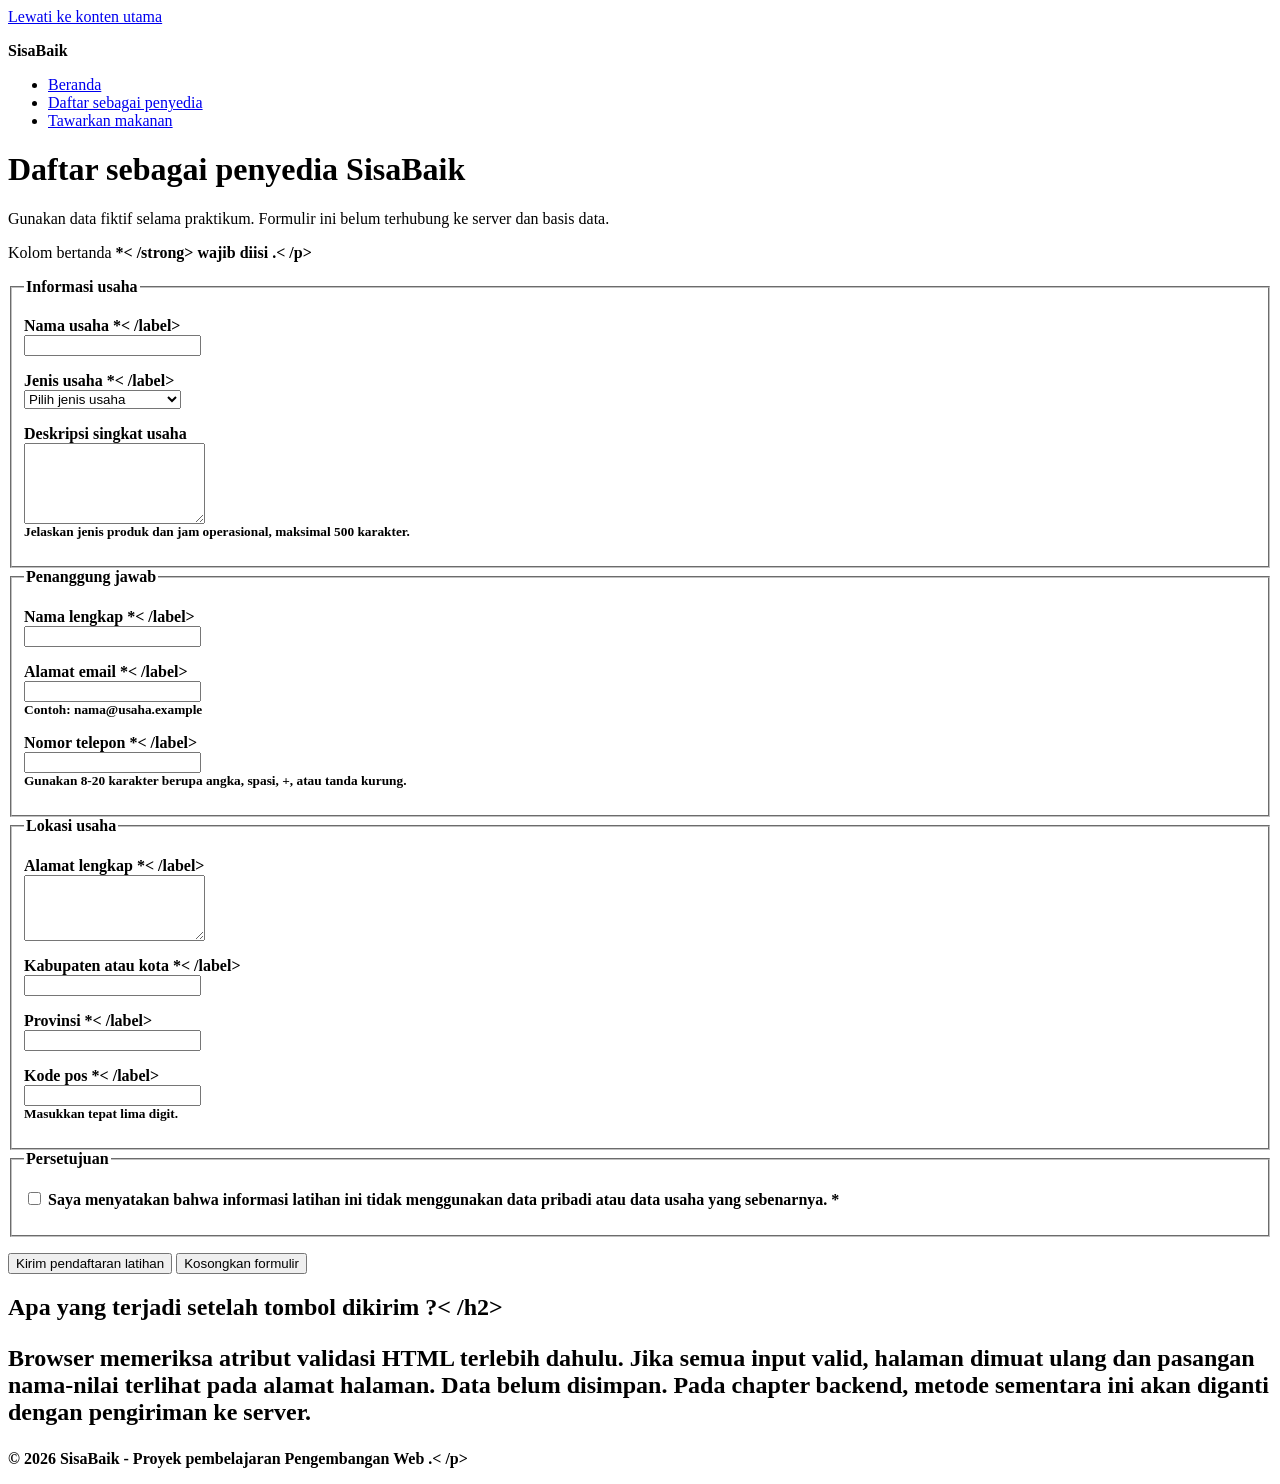
==== daftar-penyedia.html @ ed25e9b4 "feat: add accessible provider registration form" ====
<! doctype html>
<html lang="id">
<head>
<meta charset="utf-8">
<meta name="viewport" content="width=device-width, initial-scale=1">
<meta
name="description"
content="Formulir prototipe untuk mendaftarkan usaha sebagai penyedia makanan di SisaBaik."
>
<title>Daftar Penyedia | SisaBaik</title>
</head>
<body>
<a href="#konten-utama">Lewati ke konten utama</a>

<header>
<p><strong>SisaBaik</strong></p>
<nav aria-label="Navigasi utama">
<ul>
<li><a href="index.html">Beranda</a></li>
<li>
<a href="daftar-penyedia.html" aria-current="page">
Daftar sebagai penyedia
</a>
</li>
<li><a href="tawarkan-makanan.html">Tawarkan makanan</a></li>
</ul>
</nav>
</header>

<main id="konten-utama" tabindex="-1">
<h1>Daftar sebagai penyedia SisaBaik</h1>
<p>
Gunakan data fiktif selama praktikum. Formulir ini belum terhubung ke
server dan basis data.
</p>
<p id="petunjuk-wajib">Kolom bertanda <strong> *< /strong> wajib diisi .< /p>

<form
action="daftar-penyedia.html"
method="get"
aria-describedby="petunjuk-wajib"
>
<fieldset>
<legend>Informasi usaha</legend>

<p>
<label for="nama-usaha">Nama usaha *< /label><br>
<input
type="text"
id="nama-usaha"
name="nama_usaha"
autocomplete="organization"
minlength="3"
maxlength="100"
required
>
</p>

<p>
<label for="jenis-usaha">Jenis usaha *< /label><br>
<select id="jenis-usaha" name="jenis_usaha" required>
<option value="">Pilih jenis usaha</option>
<option value="restoran">Restoran</option>
<option value="toko-roti">Toko roti</option>
<option value="katering">Katering</option>
<option value="ritel">Toko ritel</option>

<option value="hotel">Hotel atau penginapan</option>
<option value="lainnya">Lainnya</option>
</select>
</p>

<p>
<label for="deskripsi-usaha">Deskripsi singkat usaha</label><br>
<textarea
id="deskripsi-usaha"
name="deskripsi_usaha"
rows="5"
maxlength="500"
aria-describedby="bantuan-deskripsi"
></textarea><br>
<small id="bantuan-deskripsi">
Jelaskan jenis produk dan jam operasional, maksimal 500 karakter.
</small>
</p>
</fieldset>

<fieldset>
<legend>Penanggung jawab</legend>

<p>
<label for="nama-penanggung-jawab">Nama lengkap *< /label><br>
<input
type="text"
id="nama-penanggung-jawab"
name="nama_penanggung_jawab"
autocomplete="name"
minlength="3"
maxlength="100"
required

>
</p>

<p>
<label for="email">Alamat email *< /label><br>
<input
type="email"
id="email"
name="email"
autocomplete="email"
maxlength="254"
aria-describedby="bantuan-email"
required
><br>
<small id="bantuan-email">Contoh: nama@usaha.example</small>
</p>

<p>
<label for="telepon">Nomor telepon *< /label><br>
<input
type="tel"
id="telepon"
name="telepon"
autocomplete="tel"
inputmode="tel"
pattern="[0-9+()]{8,20}"
aria-describedby="bantuan-telepon"
required
><br>
<small id="bantuan-telepon">
Gunakan 8-20 karakter berupa angka, spasi, +, atau tanda kurung.
</small>
</p>

</fieldset>

<fieldset>
<legend>Lokasi usaha</legend>

<p>
<label for="alamat">Alamat lengkap *< /label><br>
<textarea
id="alamat"
name="alamat"
rows="4"
autocomplete="street-address"
minlength="10"
maxlength="250"
required
></textarea>
</p>

<p>
<label for="kota">Kabupaten atau kota *< /label><br>
<input
type="text"
id="kota"
name="kota"
autocomplete="address-level2"
maxlength="100"
required
>
</p>

<p>
<label for="provinsi">Provinsi *< /label><br>
<input

type="text"
id="provinsi"
name="provinsi"
autocomplete="address-level1"
maxlength="100"
required
>

</p>

<p>
<label for="kode-pos">Kode pos *< /label><br>
<input
type="text"
id="kode-pos"
name="kode_pos"
autocomplete="postal-code"
inputmode="numeric"
pattern="[0-9]{5}"
aria-describedby="bantuan-kode-pos"
required
><br>
<small id="bantuan-kode-pos">Masukkan tepat lima digit. </small>
</p>
</fieldset>

<fieldset>
<legend>Persetujuan</legend>
<p>
<input
type="checkbox"
id="persetujuan"
name="persetujuan"
value="setuju"

required
>
<label for="persetujuan">
Saya menyatakan bahwa informasi latihan ini tidak menggunakan
data pribadi atau data usaha yang sebenarnya. *
</label>
</p>
</fieldset>

<p>
<button type="submit">Kirim pendaftaran latihan</button>
<button type="reset">Kosongkan formulir</button>
</p>
</form>

<section aria-labelledby="catatan-prototipe">
<h2 id="catatan-prototipe">Apa yang terjadi setelah tombol dikirim ?< /h2>
<p>
Browser memeriksa atribut validasi HTML terlebih dahulu. Jika semua
input valid, halaman dimuat ulang dan pasangan nama-nilai terlihat
pada alamat halaman. Data belum disimpan. Pada chapter backend,
metode sementara ini akan diganti dengan pengiriman ke server.
</p>
</section>
</main>

<footer>
<p>&copy; 2026 SisaBaik - Proyek pembelajaran Pengembangan Web .< /p>
</footer>
</body>
</html>
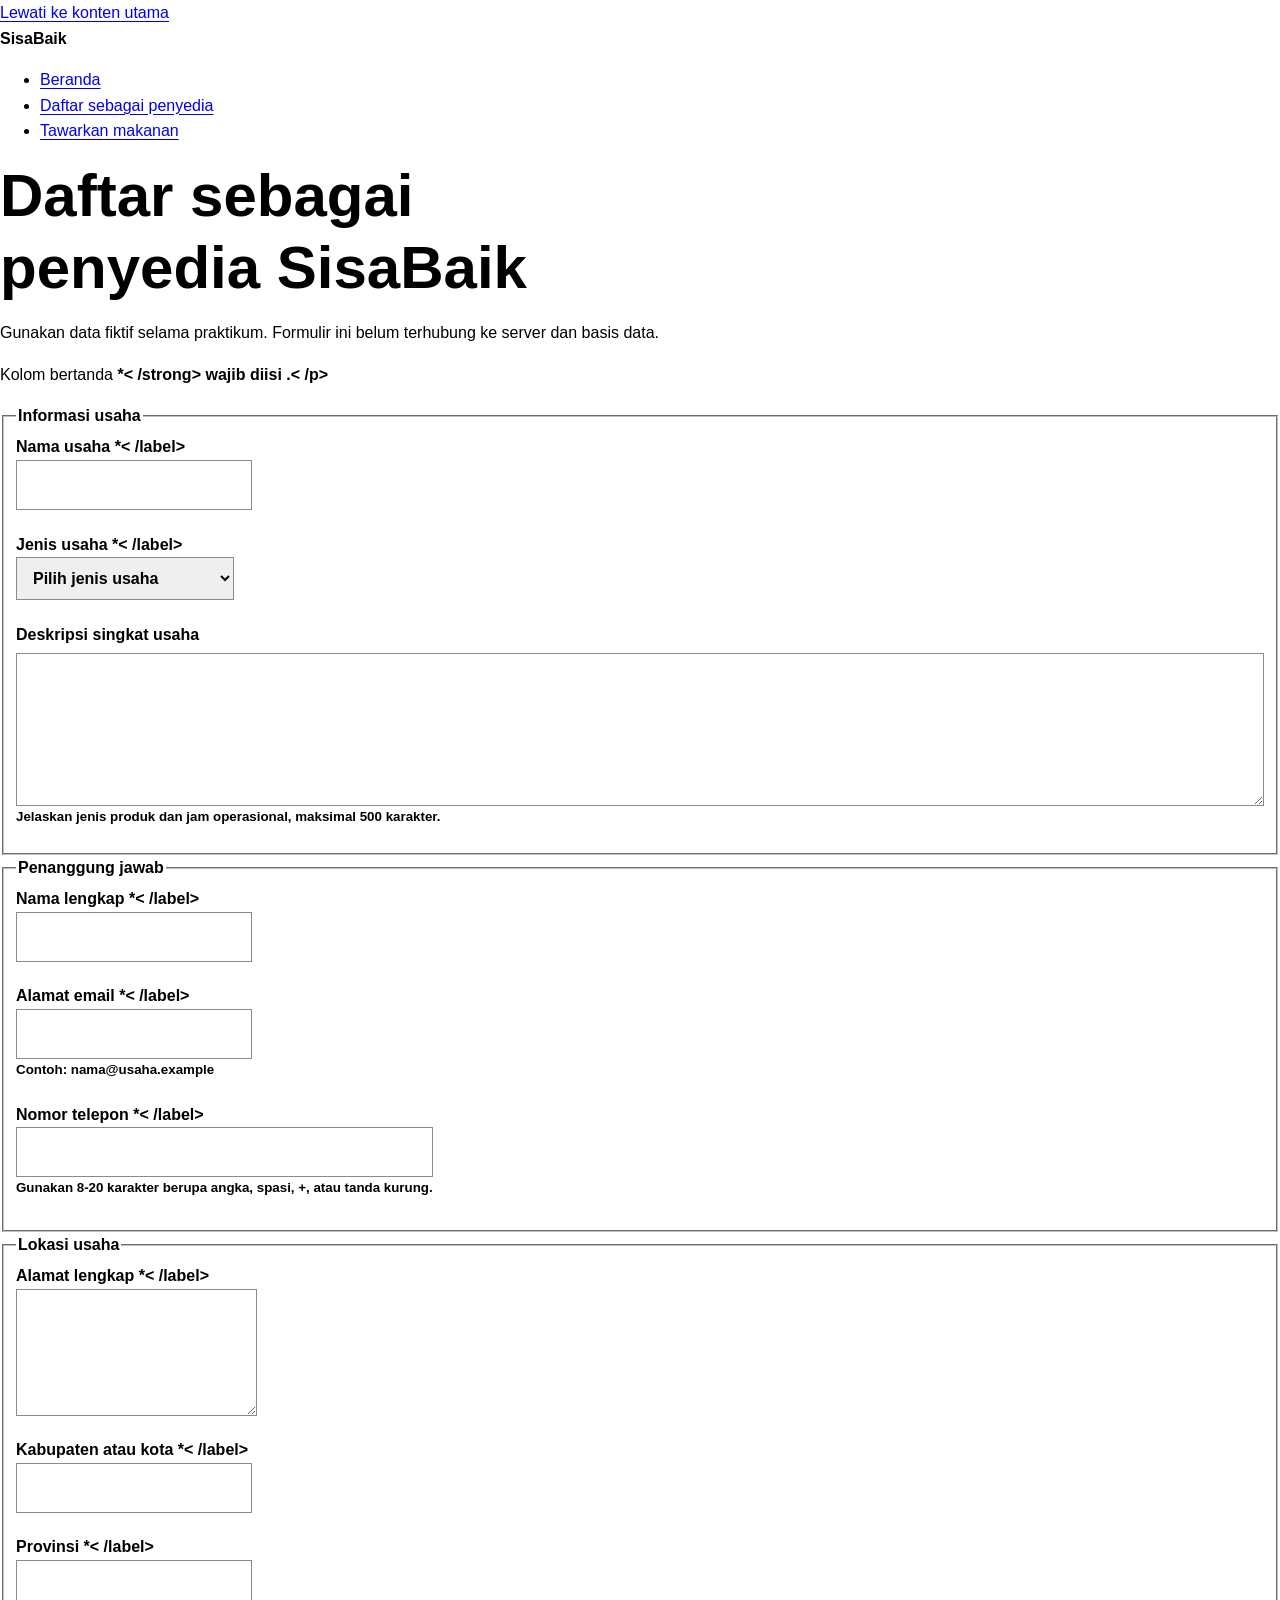
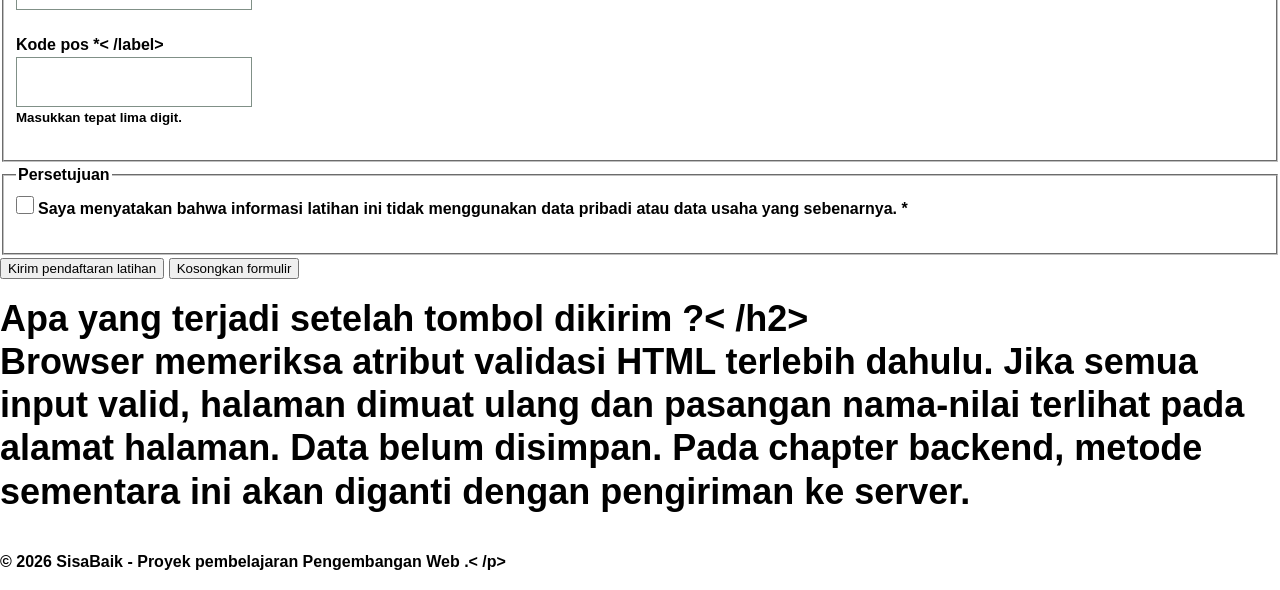
==== commit 812bed90: "feat: add responsive SisaBaik visual system" ====
--- a/daftar-penyedia.html
+++ b/daftar-penyedia.html
@@ -8,6 +8,7 @@
 content="Formulir prototipe untuk mendaftarkan usaha sebagai penyedia makanan di SisaBaik."
 >
 <title>Daftar Penyedia | SisaBaik</title>
+<link rel="stylesheet" href="styles.css">
 </head>
 <body>
 <a href="#konten-utama">Lewati ke konten utama</a>
--- a/styles.css
+++ b/styles.css
@@ -0,0 +1,378 @@
+:root {
+-- color-primary: #176b4d;
+-- color-primary-dark: #0f4f39;
+-- color-primary-soft: #e8f5ef;
+-- color-accent: #f2b84b;
+-- color-text: #17211b;
+-- color-muted: #52615a;
+-- color-surface: #ffffff;
+-- color-background: #f5f8f6;
+-- color-border: #cbd8d1;
+-- color-danger: #a52a2a;
+-- shadow-card: 0 0.5rem 1.5rem rgb(23 33 27 / 10%);
+-- radius-small: 0.5rem;
+-- radius-medium: 0.9rem;
+-- radius-large: 1.4rem;
+-- content-width: 72rem;
+}
+
+*:: before,
+*:: after {
+box-sizing: border-box;
+}
+html {
+scroll-behavior: smooth;
+}
+body {
+margin: 0;
+background: var( -- color-background);
+color: var( -- color-text);
+font-family: Arial, Helvetica, sans-serif;
+font-size: 1rem;
+line-height: 1.6;
+}
+h1,
+h2,
+h3,
+p {
+margin-block-start: 0;
+}
+h1,
+h2,
+h3 {
+line-height: 1.2;
+}
+h1 {
+max-width: 18ch;
+margin-block-end: 1rem;
+font-size: clamp(2rem, 7vw, 3.75rem);
+}
+
+h2 {
+margin-block-end: 1rem;
+font-size: clamp(1.5rem, 4vw, 2.25rem);
+}
+
+h3 {
+margin-block-end: 0.6rem;
+font-size: 1.2rem;
+}
+a {
+color: var( -- color-primary-dark);
+text-underline-offset: 0.2em;
+}
+a:hover {
+text-decoration-thickness: 0.18em;
+}
+:focus-visible {
+outline: 0.2rem solid var( -- color-accent);
+outline-offset: 0.2rem;
+}
+.skip-link {
+position: absolute;
+inset-block-start: 0.5rem;
+inset-inline-start: 0.5rem;
+z-index: 100;
+padding: 0.7rem 1rem;
+border-radius: var( -- radius-small);
+background: var( -- color-text);
+color: var( -- color-surface);
+transform: translateY(-180%);
+}
+.skip-link:focus {
+transform: translateY(0);
+}
+.container {
+width: min(100% - 2rem, var( -- content-width));
+margin-inline: auto;
+}
+.site-header {
+background: var( -- color-surface);
+border-block-end: 0.0625rem solid var( -- color-border);
+}
+.header-layout {
+display: flex;
+}
+
+flex-direction: column;
+gap: 0.75rem;
+padding-block: 1rem;
+
+.brand {
+margin: 0;
+color: var( -- color-primary-dark);
+font-size: 1.4rem;
+font-weight: 700;
+}
+.nav-list {
+display: flex;
+flex-wrap: wrap;
+gap: 0.5rem 1rem;
+margin: 0;
+padding: 0;
+list-style: none;
+}
+.nav-list a {
+display: inline-block;
+padding-block: 0.35rem;
+font-weight: 700;
+}
+.nav-list a[aria-current="page"] {
+color: var( -- color-primary);
+text-decoration-thickness: 0.2em;
+}
+.hero {
+padding-block: clamp(3rem, 10vw, 7rem);
+background:
+linear-gradient(135deg, rgb(232 245 239 / 95%), rgb(255 255 255 / 92%));
+}
+.hero-layout {
+display: grid;
+gap: 2rem;
+align-items: center;
+}
+.eyebrow f
+margin-block-end: 0.5rem;
+color: var( -- color-primary-dark);
+font-weight: 700;
+letter-spacing: 0.05em;
+text-transform: uppercase;
+
+.lead {
+max-width: 62ch;
+color: var( -- color-muted);
+font-size: 1.1rem;
+}
+
+.hero-panel {
+padding: 1.5rem;
+border: 0.0625rem solid var( -- color-border);
+border-radius: var( -- radius-large);
+background: var( -- color-surface);
+box-shadow: var( -- shadow-card);
+}
+.hero-panel strong {
+display: block;
+color: var( -- color-primary-dark);
+font-size: 2rem;
+}
+.button-group,
+.form-actions {
+display: flex;
+flex-wrap: wrap;
+gap: 0.75rem;
+align-items: center;
+}
+.button {
+display: inline-block;
+padding: 0.75rem 1rem;
+border: 0.125rem solid var( -- color-primary);
+border-radius: var( -- radius-small);
+background: var( -- color-primary);
+color: var( -- color-surface);
+font: inherit;
+font-weight: 700;
+line-height: 1.2;
+text-decoration: none;
+cursor: pointer;
+}
+
+.button:hover {
+background: var( -- color-primary-dark);
+border-color: var( -- color-primary-dark);
+}
+
+.button-secondary {
+background: transparent;
+color: var( -- color-primary-dark);
+}
+.section {
+padding-block: clamp(2.5rem, 7vw, 5rem);
+}
+.section-alt {
+background: var( -- color-surface);
+}
+.section-intro {
+max-width: 65ch;
+color: var( -- color-muted);
+}
+.steps-grid,
+.benefit-grid,
+.offer-grid {
+display: grid;
+grid-template-columns: 1fr;
+gap: 1rem;
+}
+.card {
+padding: 1.25rem;
+border: 0.0625rem solid var( -- color-border);
+border-radius: var( -- radius-medium);
+background: var( -- color-surface);
+box-shadow: var( -- shadow-card);
+}
+
+.step-number {
+display: inline-grid;
+width: 2.25rem;
+height: 2.25rem;
+margin-block-end: 0.75rem;
+place-items: center;
+border-radius: 50%;
+background: var( -- color-primary-soft);
+color: var( -- color-primary-dark);
+font-weight: 700;
+}
+.offer-card {
+display: flex;
+flex-direction: column;
+overflow: hidden;
+border: 0.0625rem solid var( -- color-border);
+border-radius: var( -- radius-medium);
+background: var( -- color-surface);
+box-shadow: var( -- shadow-card);
+}
+.offer-card __ visual {
+min-height: 8rem;
+background: linear-gradient(135deg, var( -- color-primary), var( -- color-primary-dark));
+}
+.offer-card __ content {
+display: flex;
+flex: 1;
+flex-direction: column;
+padding: 1.25rem;
+}
+.offer-card __ meta {
+color: var( -- color-muted);
+}
+.offer-card __ price {
+margin-block-start: auto;
+font-size: 1.15rem;
+}
+
+.badge {
+display: inline-block;
+width: fit-content;
+margin-block-end: 0.75rem;
+padding: 0.25rem 0.6rem;
+border-radius: 999px;
+background: var( -- color-primary-soft);
+color: var( -- color-primary-dark);
+font-size: 0.85rem;
+font-weight: 700;
+}
+
+.notice {
+padding: 1rem;
+border-inline-start: 0.3rem solid var( -- color-primary);
+border-radius: var( -- radius-small);
+background: var( -- color-primary-soft);
+}
+.page-heading {
+padding-block: clamp(2.5rem, 7vw, 5rem) 2rem;
+}
+.form-card {
+max-width: 56rem;
+margin-block-end: 3rem;
+padding: clamp(1rem, 4vw, 2rem);
+border: 0.0625rem solid var( -- color-border);
+border-radius: var( -- radius-large);
+background: var( -- color-surface);
+box-shadow: var( -- shadow-card);
+}
+.form-section {
+margin: 0 0 1.5rem;
+padding: 1.25rem;
+border: 0.0625rem solid var( -- color-border);
+border-radius: var( -- radius-medium);
+}
+.form-section legend {
+padding-inline: 0.4rem;
+color: var( -- color-primary-dark);
+font-size: 1.1rem;
+font-weight: 700;
+}
+label {
+display: inline-block;
+margin-block-end: 0.35rem;
+font-weight: 700;
+}
+input,
+select,
+textarea {
+width: 100%;
+padding: 0.7rem 0.75rem;
+border: 0.0625rem solid #809087;
+border-radius: var( -- radius-small);
+background: var( -- color-surface);
+color: var( -- color-text);
+font: inherit;
+}
+textarea {
+resize: vertical;
+}
+input:focus,
+select:focus,
+textarea:focus {
+border-color: var( -- color-primary-dark);
+}
+input[type="checkbox"],
+input[type="radio"] {
+width: 1.1rem;
+height: 1.1rem;
+margin: 0.2rem 0 0;
+accent-color: var( -- color-primary);
+}
+.required-note {
+color: var( -- color-muted);
+}
+.site-footer {
+padding-block: 2rem;
+background: var( -- color-primary-dark);
+color: var( -- color-surface);
+}
+.site-footer a {
+color: var( -- color-surface);
+}
+.footer-layout {
+display: flex;
+flex-direction: column;
+gap: 0.5rem;
+}
+.footer-layout p,
+.footer-layout address {
+margin: 0;
+}
+@media (min-width: 48rem) {
+.header-layout {
+flex-direction: row;
+justify-content: space-between;
+align-items: center;
+}
+
+.hero-layout {
+grid-template-columns: minmax(0, 1.5fr) minmax(15rem, 0.7fr);
+}
+.steps-grid,
+.benefit-grid {
+grid-template-columns: repeat(3, minmax(0, 1fr));
+}
+.offer-grid {
+grid-template-columns: repeat(2, minmax(0, 1fr));
+}
+
+.footer-layout {
+flex-direction: row;
+justify-content: space-between;
+align-items: center;
+}
+}
+@media (min-width: 68rem) {
+.offer-grid {
+grid-template-columns: repeat(3, minmax(0, 1fr));
+}
+}
+@media (prefers-reduced-motion: reduce) {
+html {
+scroll-behavior: auto;
+}
+}
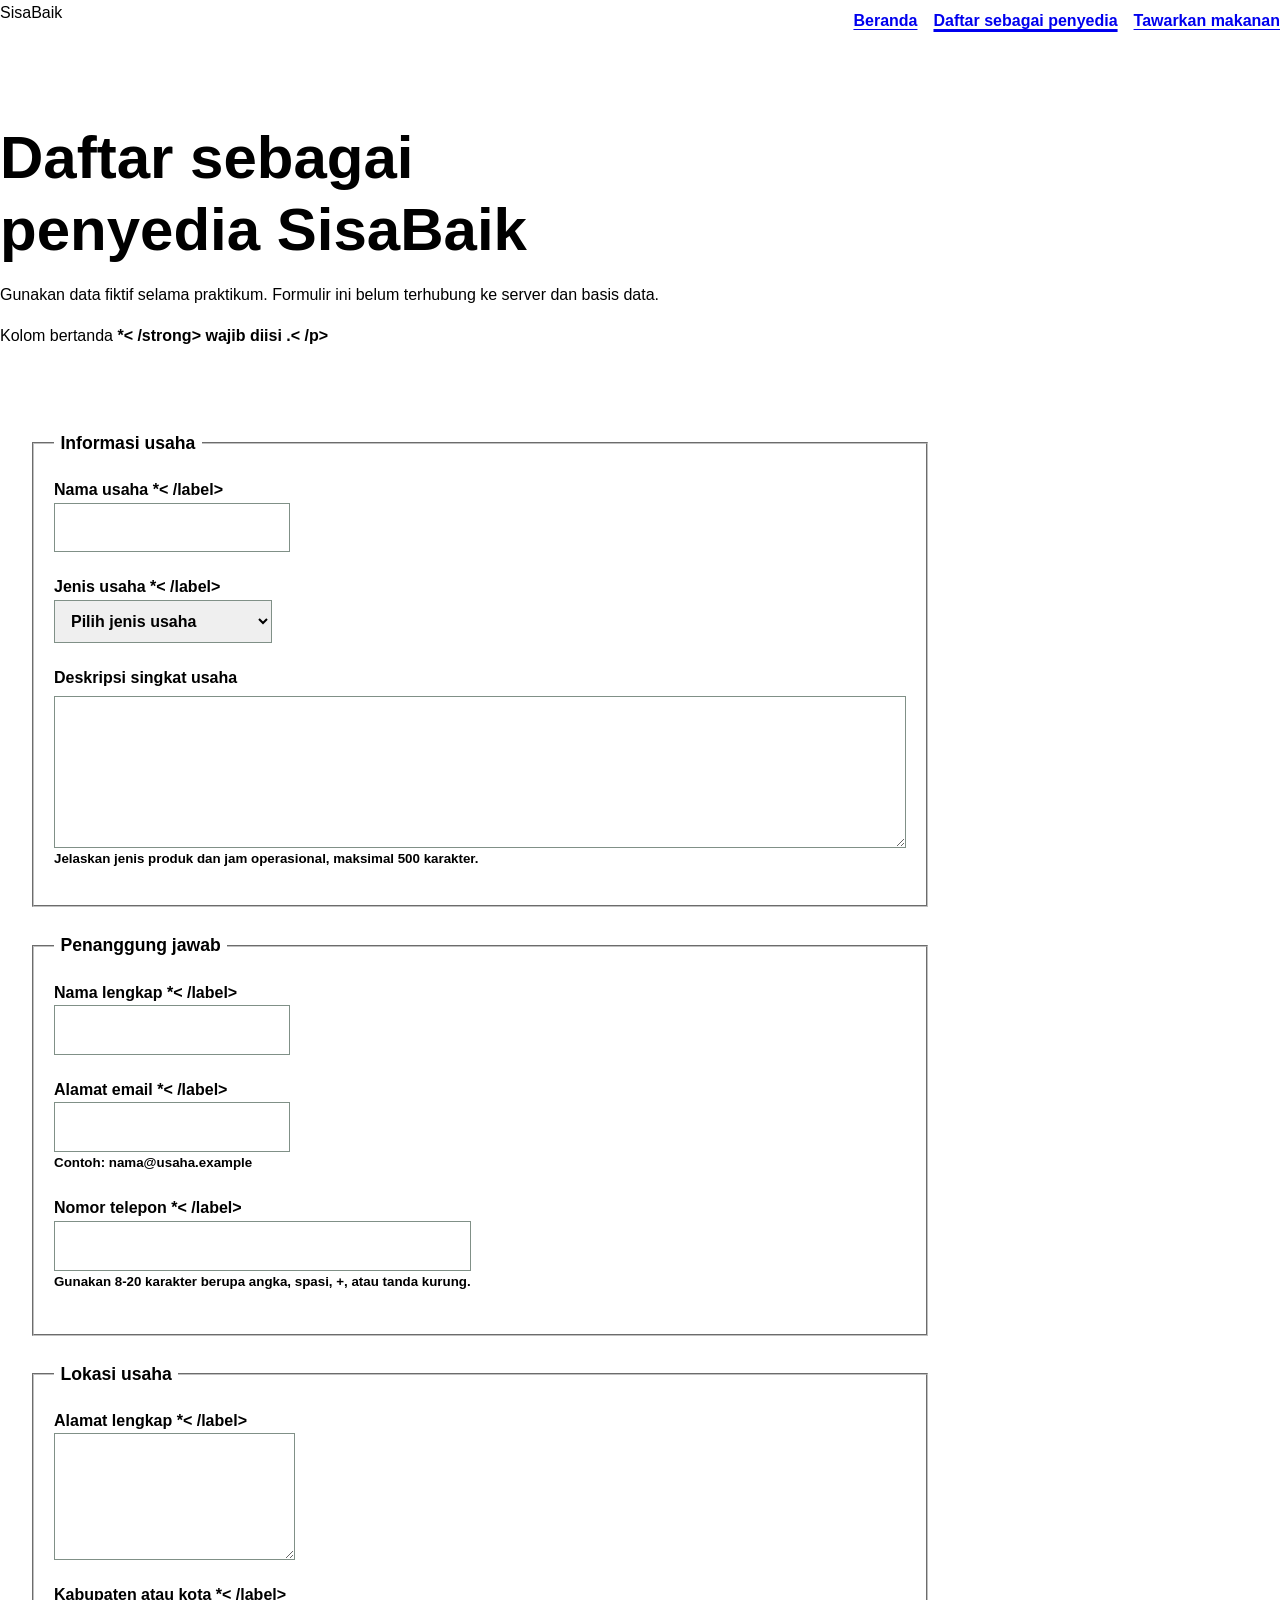
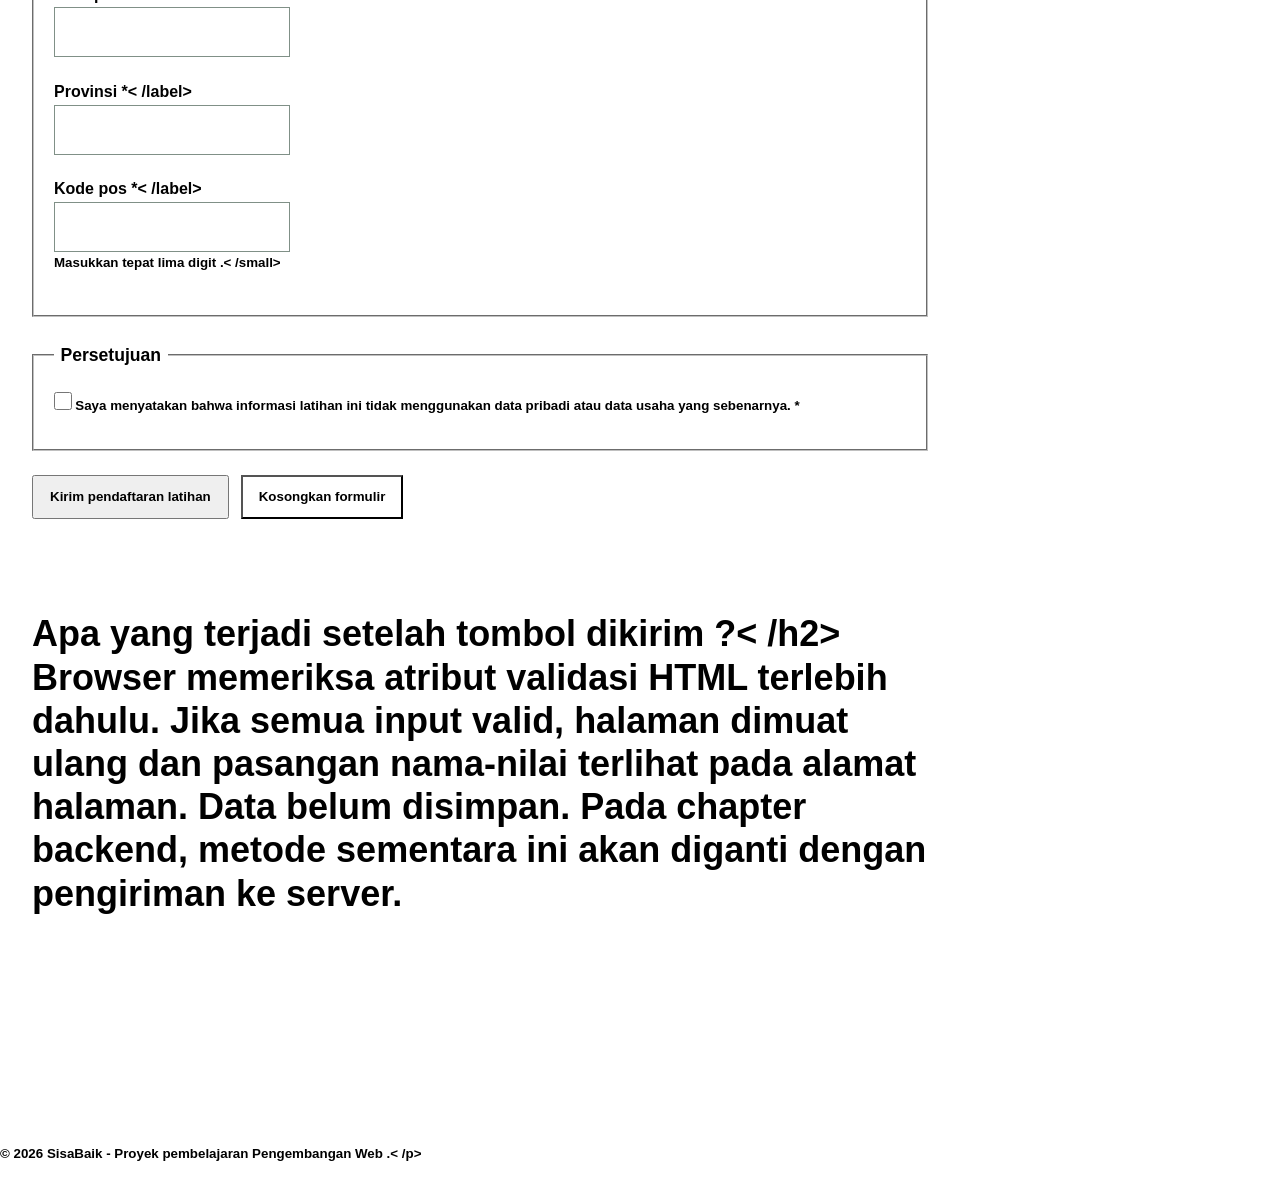
==== commit 8cef831d: "style: apply responsive layout to SisaBaik pages" ====
--- a/daftar-penyedia.html
+++ b/daftar-penyedia.html
@@ -11,12 +11,13 @@
 <link rel="stylesheet" href="styles.css">
 </head>
 <body>
-<a href="#konten-utama">Lewati ke konten utama</a>
-
-<header>
-<p><strong>SisaBaik</strong></p>
+<a class="skip-link" href="#konten-utama">Lewati ke konten utama</a>
+
+<header class="site-header">
+<div class="container header-layout">
+<p class="brand">SisaBaik</p>
 <nav aria-label="Navigasi utama">
-<ul>
+<ul class="nav-list">
 <li><a href="index.html">Beranda</a></li>
 <li>
 <a href="daftar-penyedia.html" aria-current="page">
@@ -26,22 +27,26 @@
 <li><a href="tawarkan-makanan.html">Tawarkan makanan</a></li>
 </ul>
 </nav>
+</div>
 </header>
 
-<main id="konten-utama" tabindex="-1">
+<main class="container" id="konten-utama" tabindex="-1">
+<div class="page-heading">
 <h1>Daftar sebagai penyedia SisaBaik</h1>
-<p>
+<p class="lead">
 Gunakan data fiktif selama praktikum. Formulir ini belum terhubung ke
 server dan basis data.
 </p>
-<p id="petunjuk-wajib">Kolom bertanda <strong> *< /strong> wajib diisi .< /p>
+<p class="required-note" id="petunjuk-wajib">Kolom bertanda <strong> *< /strong> wajib diisi .< /p>
+</div>
 
 <form
+class="form-card"
 action="daftar-penyedia.html"
 method="get"
 aria-describedby="petunjuk-wajib"
 >
-<fieldset>
+<fieldset class="form-section">
 <legend>Informasi usaha</legend>
 
 <p>
@@ -86,7 +91,7 @@
 </p>
 </fieldset>
 
-<fieldset>
+<fieldset class="form-section">
 <legend>Penanggung jawab</legend>
 
 <p>
@@ -99,10 +104,8 @@
 minlength="3"
 maxlength="100"
 required
-
->
-</p>
-
+>
+</p>
 <p>
 <label for="email">Alamat email *< /label><br>
 <input
@@ -125,7 +128,7 @@
 name="telepon"
 autocomplete="tel"
 inputmode="tel"
-pattern="[0-9+()]{8,20}"
+pattern="[0-9+() 1{8,20}"
 aria-describedby="bantuan-telepon"
 required
 ><br>
@@ -133,10 +136,9 @@
 Gunakan 8-20 karakter berupa angka, spasi, +, atau tanda kurung.
 </small>
 </p>
-
-</fieldset>
-
-<fieldset>
+</fieldset>
+
+<fieldset class="form-section">
 <legend>Lokasi usaha</legend>
 
 <p>
@@ -167,17 +169,14 @@
 <p>
 <label for="provinsi">Provinsi *< /label><br>
 <input
-
 type="text"
 id="provinsi"
 name="provinsi"
 autocomplete="address-level1"
 maxlength="100"
 required
->
-
-</p>
-
+
+</p>
 <p>
 <label for="kode-pos">Kode pos *< /label><br>
 <input
@@ -190,11 +189,11 @@
 aria-describedby="bantuan-kode-pos"
 required
 ><br>
-<small id="bantuan-kode-pos">Masukkan tepat lima digit. </small>
-</p>
-</fieldset>
-
-<fieldset>
+<small id="bantuan-kode-pos">Masukkan tepat lima digit .< /small>
+</p>
+</fieldset>
+
+<fieldset class="form-section">
 <legend>Persetujuan</legend>
 <p>
 <input
@@ -202,9 +201,8 @@
 id="persetujuan"
 name="persetujuan"
 value="setuju"
-
-required
->
+required
+
 <label for="persetujuan">
 Saya menyatakan bahwa informasi latihan ini tidak menggunakan
 data pribadi atau data usaha yang sebenarnya. *
@@ -212,13 +210,13 @@
 </p>
 </fieldset>
 
-<p>
-<button type="submit">Kirim pendaftaran latihan</button>
-<button type="reset">Kosongkan formulir</button>
+<p class="form-actions">
+<button class="button" type="submit">Kirim pendaftaran latihan</button>
+<button class="button button-secondary" type="reset">Kosongkan formulir</button>
 </p>
 </form>
 
-<section aria-labelledby="catatan-prototipe">
+<section class="section" aria-labelledby="catatan-prototipe">
 <h2 id="catatan-prototipe">Apa yang terjadi setelah tombol dikirim ?< /h2>
 <p>
 Browser memeriksa atribut validasi HTML terlebih dahulu. Jika semua
@@ -229,8 +227,10 @@
 </section>
 </main>
 
-<footer>
+<footer class="site-footer">
+<div class="container footer-layout">
 <p>&copy; 2026 SisaBaik - Proyek pembelajaran Pengembangan Web .< /p>
+</div>
 </footer>
 </body>
-</html>+</html>
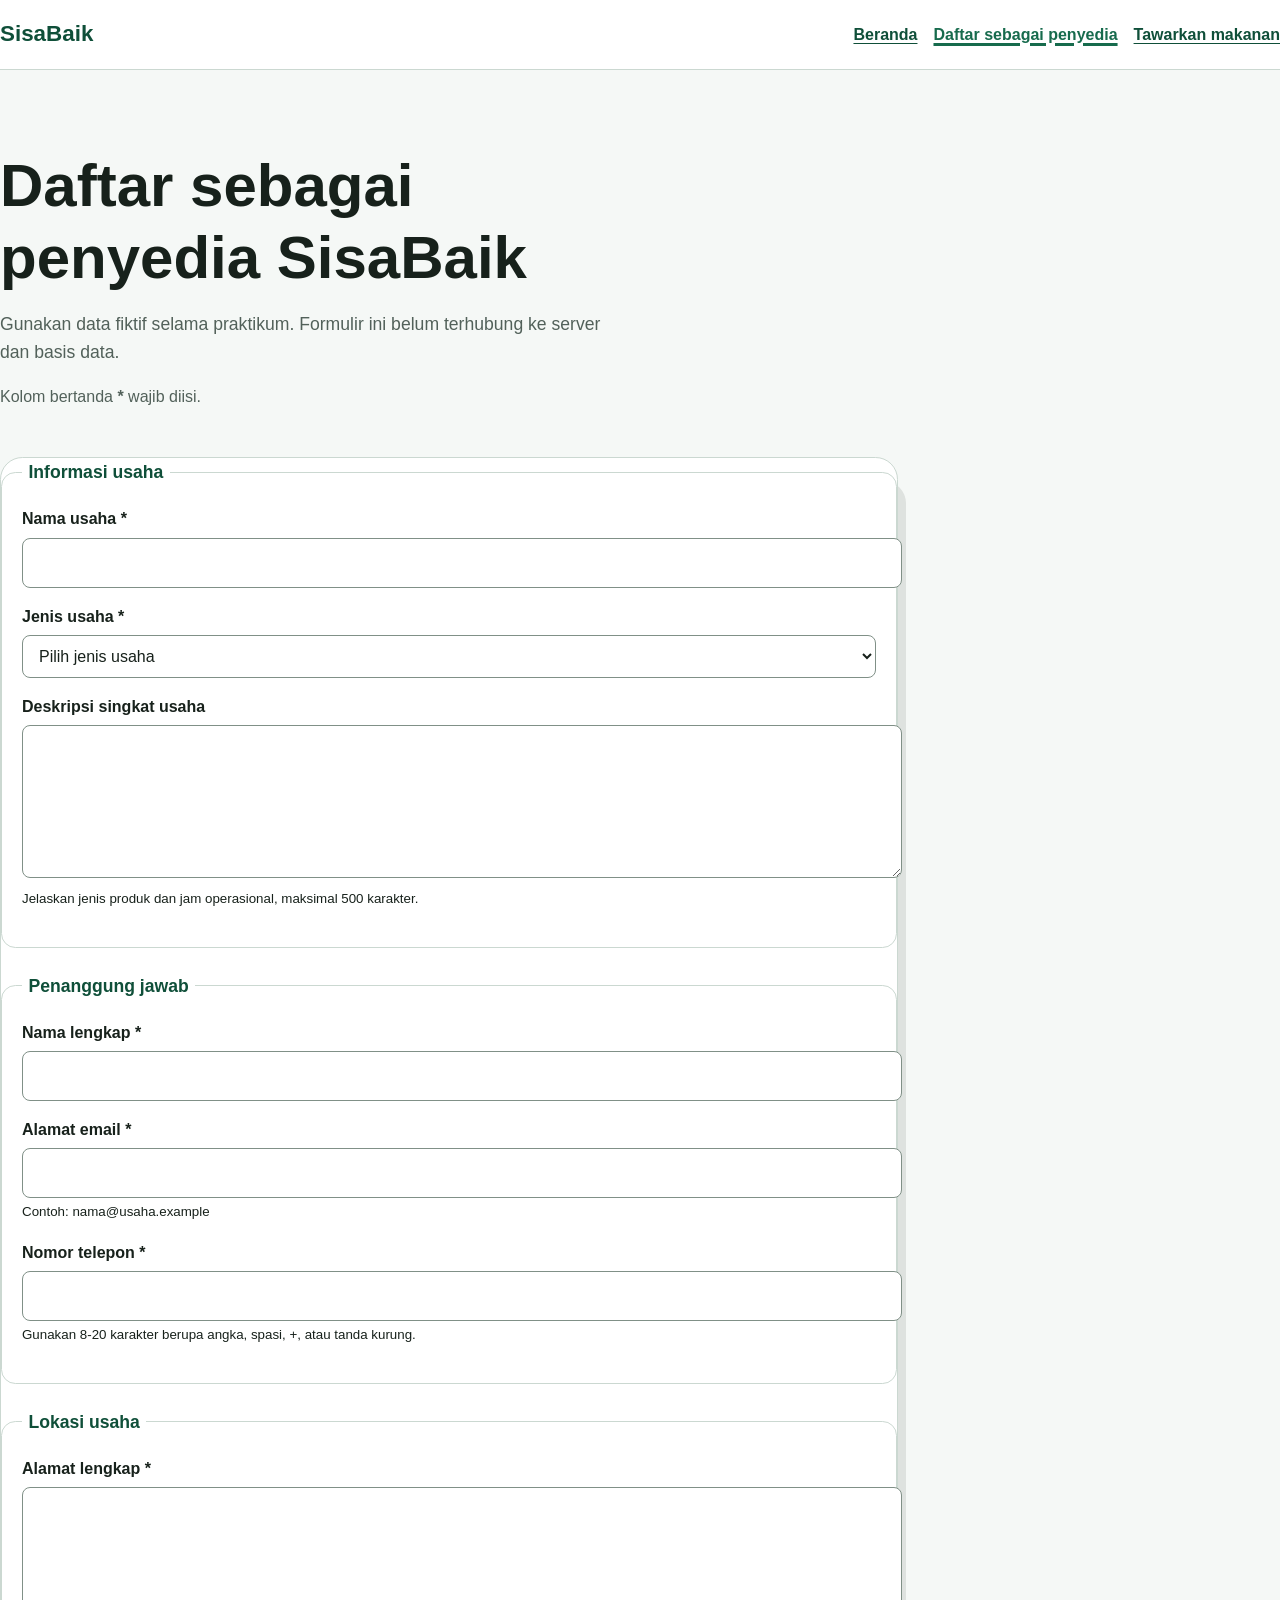
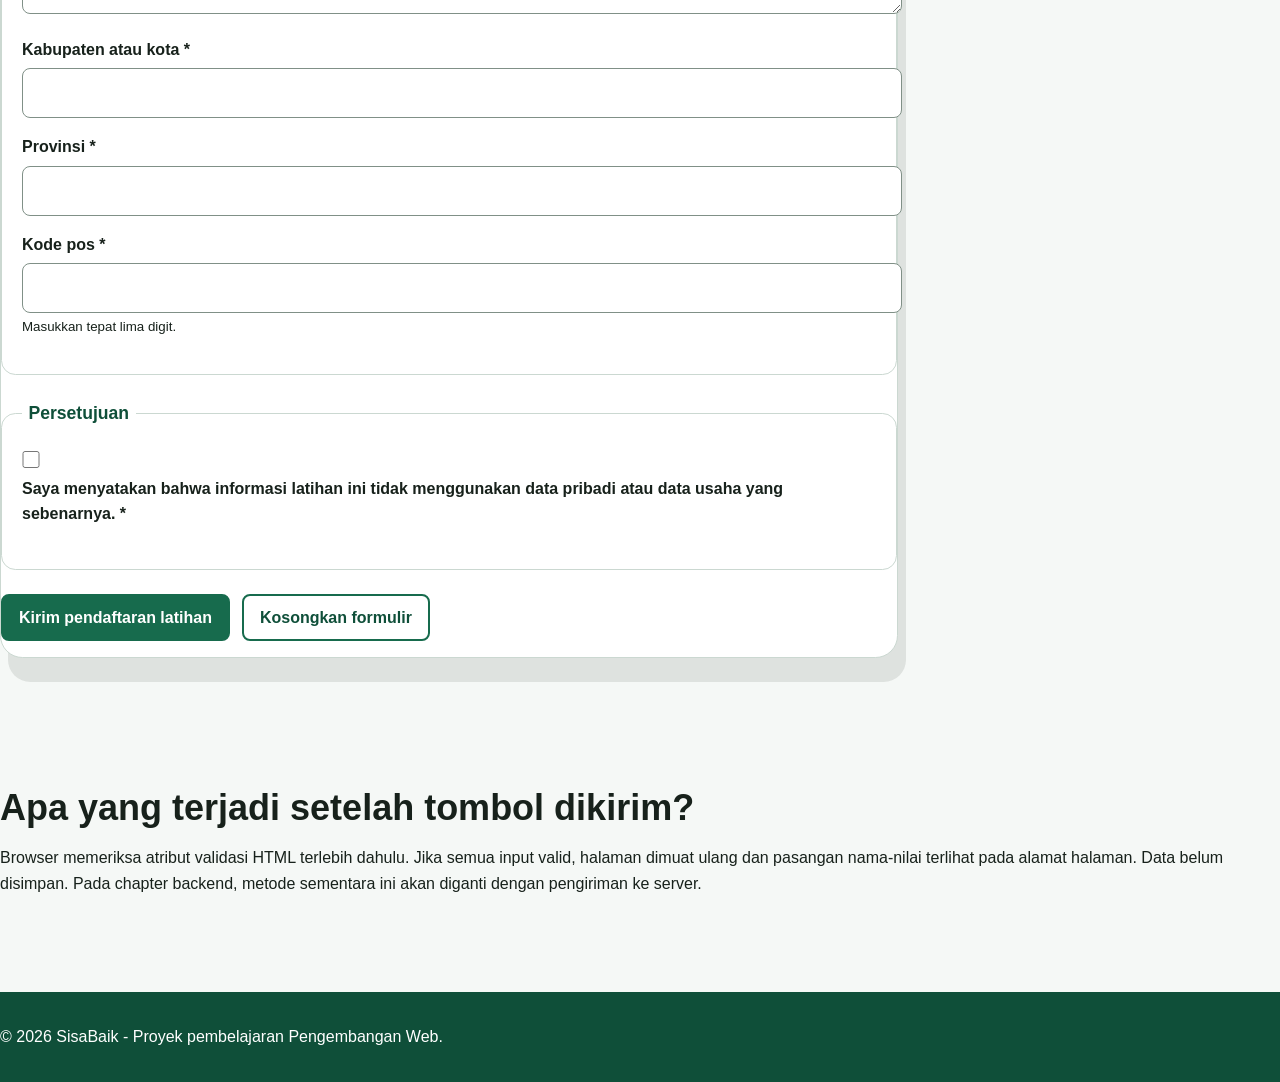
==== commit bb381f8f: "style: apply responsive layout to SisaBaik pages" ====
--- a/daftar-penyedia.html
+++ b/daftar-penyedia.html
@@ -1,18 +1,17 @@
-<! doctype html>
+<!doctype html>
 <html lang="id">
 <head>
 <meta charset="utf-8">
 <meta name="viewport" content="width=device-width, initial-scale=1">
 <meta
+
 name="description"
-content="Formulir prototipe untuk mendaftarkan usaha sebagai penyedia makanan di SisaBaik."
->
+content="Formulir prototipe untuk mendaftarkan usaha sebagai penyedia makanan di SisaBaik.">
 <title>Daftar Penyedia | SisaBaik</title>
 <link rel="stylesheet" href="styles.css">
 </head>
 <body>
 <a class="skip-link" href="#konten-utama">Lewati ke konten utama</a>
-
 <header class="site-header">
 <div class="container header-layout">
 <p class="brand">SisaBaik</p>
@@ -29,53 +28,46 @@
 </nav>
 </div>
 </header>
-
 <main class="container" id="konten-utama" tabindex="-1">
 <div class="page-heading">
 <h1>Daftar sebagai penyedia SisaBaik</h1>
 <p class="lead">
-Gunakan data fiktif selama praktikum. Formulir ini belum terhubung ke
+    Gunakan data fiktif selama praktikum. Formulir ini belum terhubung ke
 server dan basis data.
 </p>
-<p class="required-note" id="petunjuk-wajib">Kolom bertanda <strong> *< /strong> wajib diisi .< /p>
+<p class="required-note" id="petunjuk-wajib">Kolom bertanda <strong>*</strong> wajib diisi.</p>
 </div>
-
 <form
 class="form-card"
 action="daftar-penyedia.html"
 method="get"
-aria-describedby="petunjuk-wajib"
->
+aria-describedby="petunjuk-wajib">
 <fieldset class="form-section">
 <legend>Informasi usaha</legend>
-
-<p>
-<label for="nama-usaha">Nama usaha *< /label><br>
-<input
+<p>
+<label for="nama-usaha">Nama usaha *</label><br>
+<input
+
 type="text"
 id="nama-usaha"
 name="nama_usaha"
 autocomplete="organization"
 minlength="3"
 maxlength="100"
-required
->
-</p>
-
-<p>
-<label for="jenis-usaha">Jenis usaha *< /label><br>
+required>
+</p>
+<p>
+<label for="jenis-usaha">Jenis usaha *</label><br>
 <select id="jenis-usaha" name="jenis_usaha" required>
 <option value="">Pilih jenis usaha</option>
 <option value="restoran">Restoran</option>
 <option value="toko-roti">Toko roti</option>
 <option value="katering">Katering</option>
 <option value="ritel">Toko ritel</option>
-
 <option value="hotel">Hotel atau penginapan</option>
 <option value="lainnya">Lainnya</option>
 </select>
 </p>
-
 <p>
 <label for="deskripsi-usaha">Deskripsi singkat usaha</label><br>
 <textarea
@@ -90,24 +82,22 @@
 </small>
 </p>
 </fieldset>
-
 <fieldset class="form-section">
 <legend>Penanggung jawab</legend>
-
-<p>
-<label for="nama-penanggung-jawab">Nama lengkap *< /label><br>
-<input
+<p>
+<label for="nama-penanggung-jawab">Nama lengkap *</label><br>
+<input
+
 type="text"
 id="nama-penanggung-jawab"
 name="nama_penanggung_jawab"
 autocomplete="name"
 minlength="3"
 maxlength="100"
-required
->
-</p>
-<p>
-<label for="email">Alamat email *< /label><br>
+required>
+</p>
+<p>
+<label for="email">Alamat email *</label><br>
 <input
 type="email"
 id="email"
@@ -119,16 +109,15 @@
 ><br>
 <small id="bantuan-email">Contoh: nama@usaha.example</small>
 </p>
-
-<p>
-<label for="telepon">Nomor telepon *< /label><br>
+<p>
+<label for="telepon">Nomor telepon *</label><br>
 <input
 type="tel"
 id="telepon"
 name="telepon"
 autocomplete="tel"
 inputmode="tel"
-pattern="[0-9+() 1{8,20}"
+pattern="[0-9+() ]{8,20}"
 aria-describedby="bantuan-telepon"
 required
 ><br>
@@ -137,12 +126,10 @@
 </small>
 </p>
 </fieldset>
-
 <fieldset class="form-section">
 <legend>Lokasi usaha</legend>
-
-<p>
-<label for="alamat">Alamat lengkap *< /label><br>
+<p>
+    <label for="alamat">Alamat lengkap *</label><br>
 <textarea
 id="alamat"
 name="alamat"
@@ -153,32 +140,30 @@
 required
 ></textarea>
 </p>
-
-<p>
-<label for="kota">Kabupaten atau kota *< /label><br>
-<input
+<p>
+<label for="kota">Kabupaten atau kota *</label><br>
+<input
+
 type="text"
 id="kota"
 name="kota"
 autocomplete="address-level2"
 maxlength="100"
-required
->
-</p>
-
-<p>
-<label for="provinsi">Provinsi *< /label><br>
-<input
+required>
+</p>
+<p>
+<label for="provinsi">Provinsi *</label><br>
+<input
+
 type="text"
 id="provinsi"
 name="provinsi"
 autocomplete="address-level1"
 maxlength="100"
-required
-
-</p>
-<p>
-<label for="kode-pos">Kode pos *< /label><br>
+required>
+</p>
+<p>
+<label for="kode-pos">Kode pos *</label><br>
 <input
 type="text"
 id="kode-pos"
@@ -189,10 +174,9 @@
 aria-describedby="bantuan-kode-pos"
 required
 ><br>
-<small id="bantuan-kode-pos">Masukkan tepat lima digit .< /small>
-</p>
-</fieldset>
-
+<small id="bantuan-kode-pos">Masukkan tepat lima digit.</small>
+</p>
+</fieldset>
 <fieldset class="form-section">
 <legend>Persetujuan</legend>
 <p>
@@ -201,36 +185,29 @@
 id="persetujuan"
 name="persetujuan"
 value="setuju"
-required
-
+required>
 <label for="persetujuan">
 Saya menyatakan bahwa informasi latihan ini tidak menggunakan
 data pribadi atau data usaha yang sebenarnya. *
 </label>
 </p>
 </fieldset>
-
 <p class="form-actions">
 <button class="button" type="submit">Kirim pendaftaran latihan</button>
 <button class="button button-secondary" type="reset">Kosongkan formulir</button>
 </p>
 </form>
-
 <section class="section" aria-labelledby="catatan-prototipe">
-<h2 id="catatan-prototipe">Apa yang terjadi setelah tombol dikirim ?< /h2>
-<p>
-Browser memeriksa atribut validasi HTML terlebih dahulu. Jika semua
-input valid, halaman dimuat ulang dan pasangan nama-nilai terlihat
-pada alamat halaman. Data belum disimpan. Pada chapter backend,
-metode sementara ini akan diganti dengan pengiriman ke server.
+<h2 id="catatan-prototipe">Apa yang terjadi setelah tombol dikirim?</h2>
+<p>
+Browser memeriksa atribut validasi HTML terlebih dahulu. Jika semua input valid, halaman dimuat ulang dan pasangan nama-nilai terlihat pada alamat halaman. Data belum disimpan. Pada chapter backend, metode sementara ini akan diganti dengan pengiriman ke server.
 </p>
 </section>
 </main>
-
 <footer class="site-footer">
 <div class="container footer-layout">
-<p>&copy; 2026 SisaBaik - Proyek pembelajaran Pengembangan Web .< /p>
+<p>&copy; 2026 SisaBaik - Proyek pembelajaran Pengembangan Web.</p>
 </div>
 </footer>
 </body>
-</html>
+</html>
--- a/styles.css
+++ b/styles.css
@@ -1,23 +1,23 @@
 :root {
--- color-primary: #176b4d;
--- color-primary-dark: #0f4f39;
--- color-primary-soft: #e8f5ef;
--- color-accent: #f2b84b;
--- color-text: #17211b;
--- color-muted: #52615a;
--- color-surface: #ffffff;
--- color-background: #f5f8f6;
--- color-border: #cbd8d1;
--- color-danger: #a52a2a;
--- shadow-card: 0 0.5rem 1.5rem rgb(23 33 27 / 10%);
--- radius-small: 0.5rem;
--- radius-medium: 0.9rem;
--- radius-large: 1.4rem;
--- content-width: 72rem;
-}
-
-*:: before,
-*:: after {
+--color-primary: #176b4d;
+--color-primary-dark: #0f4f39;
+--color-primary-soft: #e8f5ef;
+--color-accent: #f2b84b;
+--color-text: #17211b;
+--color-muted: #52615a;
+--color-surface: #ffffff;
+--color-background: #f5f8f6;
+--color-border: #cbd8d1;
+--color-danger: #a52a2a;
+--shadow-card: 00.5rem 1.5rem rgb(23 33 27/10%);
+--radius-small: 0.5rem;
+--radius-medium: 0.9rem;
+--radius-large: 1.4rem;
+--content-width: 72rem;
+}
+*
+*::before,
+*::after {
 box-sizing: border-box;
 }
 html {
@@ -25,47 +25,29 @@
 }
 body {
 margin: 0;
-background: var( -- color-background);
-color: var( -- color-text);
+background: var(--color-background);
+color: var(--color-text);
 font-family: Arial, Helvetica, sans-serif;
 font-size: 1rem;
 line-height: 1.6;
 }
+h1, h2, h3, p { margin-block-start: 0; }
 h1,
 h2,
-h3,
-p {
-margin-block-start: 0;
-}
-h1,
-h2,
-h3 {
-line-height: 1.2;
-}
+h3 { line-height: 1.2;}
 h1 {
 max-width: 18ch;
-margin-block-end: 1rem;
-font-size: clamp(2rem, 7vw, 3.75rem);
-}
-
+ margin-block-end: 1rem; font-size: clamp(2rem, 7vw, 3.75rem);}
 h2 {
-margin-block-end: 1rem;
-font-size: clamp(1.5rem, 4vw, 2.25rem);
-}
-
+ margin-block-end: 1rem; font-size: clamp(1.5rem, 4vw, 2.25rem);}
 h3 {
-margin-block-end: 0.6rem;
-font-size: 1.2rem;
-}
-a {
-color: var( -- color-primary-dark);
-text-underline-offset: 0.2em;
-}
+ margin-block-end: 0.6rem; font-size: 1.2rem;}
+a { color: var(--color-primary-dark); text-underline-offset: 0.2em;}
 a:hover {
-text-decoration-thickness: 0.18em;
+    text-decoration-thickness: 0.18em;
 }
 :focus-visible {
-outline: 0.2rem solid var( -- color-accent);
+outline: 0.2rem solid var(--color-accent);
 outline-offset: 0.2rem;
 }
 .skip-link {
@@ -74,87 +56,59 @@
 inset-inline-start: 0.5rem;
 z-index: 100;
 padding: 0.7rem 1rem;
-border-radius: var( -- radius-small);
-background: var( -- color-text);
-color: var( -- color-surface);
+border-radius: var(--radius-small);
+background: var(--color-text);
+color: var(--color-surface);
 transform: translateY(-180%);
 }
 .skip-link:focus {
 transform: translateY(0);
 }
 .container {
-width: min(100% - 2rem, var( -- content-width));
+width: min (100% - 2rem, var(--content-width));
 margin-inline: auto;
 }
 .site-header {
-background: var( -- color-surface);
-border-block-end: 0.0625rem solid var( -- color-border);
-}
-.header-layout {
-display: flex;
-}
-
-flex-direction: column;
+background: var(--color-surface);
+border-block-end: 0.0625rem solid var(--color-border);
+}
+.header-layout { display: flex;
+    flex-direction: column;
 gap: 0.75rem;
 padding-block: 1rem;
+}
+.brand {
+ margin: 0; color: var(--color-primary-dark); font-size: 1.4rem; font-weight: 700;}
+.nav-list {
 
-.brand {
-margin: 0;
-color: var( -- color-primary-dark);
-font-size: 1.4rem;
-font-weight: 700;
-}
-.nav-list {
-display: flex;
-flex-wrap: wrap;
-gap: 0.5rem 1rem;
-margin: 0;
+display: flex; flex-wrap: wrap; gap: 0.5rem 1rem; margin: 0;
 padding: 0;
-list-style: none;
-}
+list-style: none;}
 .nav-list a {
-display: inline-block;
-padding-block: 0.35rem;
-font-weight: 700;
-}
+display: inline-block; padding-block: 0.35rem;
+font-weight: 700;}
 .nav-list a[aria-current="page"] {
-color: var( -- color-primary);
-text-decoration-thickness: 0.2em;
-}
+
+color: var(--color-primary);
+text-decoration-thickness: 0.2em;}
 .hero {
-padding-block: clamp(3rem, 10vw, 7rem);
+padding-block: clamp (3rem, 10vw, 7rem);
 background:
-linear-gradient(135deg, rgb(232 245 239 / 95%), rgb(255 255 255 / 92%));
+linear-gradient(135deg, rgb(232 245 239/95%), rgb(255 255 255/92%));
 }
 .hero-layout {
-display: grid;
-gap: 2rem;
-align-items: center;
-}
-.eyebrow f
-margin-block-end: 0.5rem;
-color: var( -- color-primary-dark);
-font-weight: 700;
-letter-spacing: 0.05em;
-text-transform: uppercase;
-
+display: grid; gap: 2rem; align-items: center;
+}
+.eyebrow {
+margin-block-end: 0.5rem; color: var(--color-primary-dark); font-weight: 700; letter-spacing: 0.05em; text-transform: uppercase;
+}
 .lead {
-max-width: 62ch;
-color: var( -- color-muted);
-font-size: 1.1rem;
-}
-
+max-width: 62ch; color: var(--color-muted); font-size: 1.1rem;
+}
 .hero-panel {
-padding: 1.5rem;
-border: 0.0625rem solid var( -- color-border);
-border-radius: var( -- radius-large);
-background: var( -- color-surface);
-box-shadow: var( -- shadow-card);
-}
-.hero-panel strong {
-display: block;
-color: var( -- color-primary-dark);
-font-size: 2rem;
+padding: 1.5rem; border: 0.0625rem solid var(--color-border); border-radius: var(--radius-large); background: var(--color-surface); box-shadow: var(--shadow-card);
+}
+.hero-panel strong { display: block; color: var(--color-primary-dark); font-size: 2rem;
 }
 .button-group,
 .form-actions {
@@ -164,108 +118,80 @@
 align-items: center;
 }
 .button {
-display: inline-block;
-padding: 0.75rem 1rem;
-border: 0.125rem solid var( -- color-primary);
-border-radius: var( -- radius-small);
-background: var( -- color-primary);
-color: var( -- color-surface);
-font: inherit;
+display: inline-block; padding: 0.75rem 1rem; border: 0.125rem solid var(--color-primary); border-radius: var(--radius-small); background: var(--color-primary); color: var(--color-surface); font: inherit;
 font-weight: 700;
 line-height: 1.2;
 text-decoration: none;
 cursor: pointer;
 }
-
 .button:hover {
-background: var( -- color-primary-dark);
-border-color: var( -- color-primary-dark);
-}
-
+background: var(--color-primary-dark); border-color: var(--color-primary-dark);
+}
 .button-secondary {
 background: transparent;
-color: var( -- color-primary-dark);
+color: var(--color-primary-dark);
 }
 .section {
 padding-block: clamp(2.5rem, 7vw, 5rem);
 }
 .section-alt {
-background: var( -- color-surface);
+background: var(--color-surface);
 }
 .section-intro {
 max-width: 65ch;
-color: var( -- color-muted);
+color: var(--color-muted);
 }
 .steps-grid,
-.benefit-grid,
-.offer-grid {
-display: grid;
-grid-template-columns: 1fr;
-gap: 1rem;
+.benefit-grid, .offer-grid { display: grid; grid-template-columns: 1fr; gap: 1rem;
 }
 .card {
-padding: 1.25rem;
-border: 0.0625rem solid var( -- color-border);
-border-radius: var( -- radius-medium);
-background: var( -- color-surface);
-box-shadow: var( -- shadow-card);
-}
+padding: 1.25rem; border: 0.0625rem solid var(--color-border); border-radius: var(--radius-medium); background: var(--color-surface); box-shadow: var(--shadow-card);
+}
+.step-number {
+display: inline-grid; width: 2.25rem;
+height: 2.25rem; margin-block-end: 0.75rem; place-items: center; border-radius: 50%; background: var(--color-primary-soft); color: var(--color-primary-dark); font-weight: 700;
+}
+.offer-card {
 
-.step-number {
-display: inline-grid;
-width: 2.25rem;
-height: 2.25rem;
-margin-block-end: 0.75rem;
-place-items: center;
-border-radius: 50%;
-background: var( -- color-primary-soft);
-color: var( -- color-primary-dark);
-font-weight: 700;
-}
-.offer-card {
 display: flex;
 flex-direction: column;
 overflow: hidden;
-border: 0.0625rem solid var( -- color-border);
-border-radius: var( -- radius-medium);
-background: var( -- color-surface);
-box-shadow: var( -- shadow-card);
-}
-.offer-card __ visual {
+border: 0.0625rem solid var(--color-border);
+border-radius: var(--radius-medium);
+background: var(--color-surface);
+box-shadow: var(--shadow-card);}
+.offer-card_visual {
 min-height: 8rem;
-background: linear-gradient(135deg, var( -- color-primary), var( -- color-primary-dark));
-}
-.offer-card __ content {
+background: linear-gradient(135deg, var(--color-primary), var(--color-primary-dark));
+}
+.offer-card_content {
 display: flex;
 flex: 1;
 flex-direction: column;
 padding: 1.25rem;
 }
-.offer-card __ meta {
-color: var( -- color-muted);
-}
-.offer-card __ price {
-margin-block-start: auto;
-font-size: 1.15rem;
-}
-
+.offer-card_meta {
+color: var(--color-muted);
+}
+.offer-card_price {
+margin-block-start: auto; font-size: 1.15rem;
+}
 .badge {
 display: inline-block;
 width: fit-content;
 margin-block-end: 0.75rem;
 padding: 0.25rem 0.6rem;
 border-radius: 999px;
-background: var( -- color-primary-soft);
-color: var( -- color-primary-dark);
+background: var(--color-primary-soft);
+color: var(--color-primary-dark);
 font-size: 0.85rem;
 font-weight: 700;
 }
-
 .notice {
 padding: 1rem;
-border-inline-start: 0.3rem solid var( -- color-primary);
-border-radius: var( -- radius-small);
-background: var( -- color-primary-soft);
+border-inline-start: 0.3rem solid var(--color-primary);
+border-radius: var(--radius-small);
+background: var(--color-primary-soft);
 }
 .page-heading {
 padding-block: clamp(2.5rem, 7vw, 5rem) 2rem;
@@ -273,38 +199,28 @@
 .form-card {
 max-width: 56rem;
 margin-block-end: 3rem;
-padding: clamp(1rem, 4vw, 2rem);
-border: 0.0625rem solid var( -- color-border);
-border-radius: var( -- radius-large);
-background: var( -- color-surface);
-box-shadow: var( -- shadow-card);
+padding: clamp (1rem, 4vw, 2rem);
+border: 0.0625rem solid var(--color-border);
+border-radius: var(--radius-large);
+background: var(--color-surface);
+box-shadow: var(--shadow-card);
 }
 .form-section {
 margin: 0 0 1.5rem;
 padding: 1.25rem;
-border: 0.0625rem solid var( -- color-border);
-border-radius: var( -- radius-medium);
+border: 0.0625rem solid var(--color-border);
+border-radius: var(--radius-medium);
 }
 .form-section legend {
 padding-inline: 0.4rem;
-color: var( -- color-primary-dark);
-font-size: 1.1rem;
-font-weight: 700;
+color: var(--color-primary-dark); font-size: 1.1rem; font-weight: 700;
 }
 label {
-display: inline-block;
-margin-block-end: 0.35rem;
-font-weight: 700;
-}
+display: inline-block; margin-block-end: 0.35rem; font-weight: 700;}
 input,
 select,
 textarea {
-width: 100%;
-padding: 0.7rem 0.75rem;
-border: 0.0625rem solid #809087;
-border-radius: var( -- radius-small);
-background: var( -- color-surface);
-color: var( -- color-text);
+width: 100%; padding: 0.7rem 0.75rem; border: 0.0625rem solid #809087; border-radius: var(--radius-small); background: var(--color-surface); color: var(--color-text);
 font: inherit;
 }
 textarea {
@@ -313,31 +229,22 @@
 input:focus,
 select:focus,
 textarea:focus {
-border-color: var( -- color-primary-dark);
+border-color: var(--color-primary-dark);
 }
 input[type="checkbox"],
 input[type="radio"] {
 width: 1.1rem;
-height: 1.1rem;
-margin: 0.2rem 0 0;
-accent-color: var( -- color-primary);
+height: 1.1rem; margin: 0.2rem 0 0; accent-color: var(--color-primary);
 }
 .required-note {
-color: var( -- color-muted);
-}
+ color: var(--color-muted);}
 .site-footer {
 padding-block: 2rem;
-background: var( -- color-primary-dark);
-color: var( -- color-surface);
-}
-.site-footer a {
-color: var( -- color-surface);
-}
+background: var(--color-primary-dark); color: var(--color-surface);
+}
+.site-footer a { color: var(--color-surface);}
 .footer-layout {
-display: flex;
-flex-direction: column;
-gap: 0.5rem;
-}
+display: flex; flex-direction: column; gap: 0.5rem;}
 .footer-layout p,
 .footer-layout address {
 margin: 0;
@@ -348,18 +255,14 @@
 justify-content: space-between;
 align-items: center;
 }
-
 .hero-layout {
-grid-template-columns: minmax(0, 1.5fr) minmax(15rem, 0.7fr);
+grid-template-columns: minmax(0, 1.5fr) minmax (15rem, 0.7fr);
 }
 .steps-grid,
 .benefit-grid {
 grid-template-columns: repeat(3, minmax(0, 1fr));
 }
-.offer-grid {
-grid-template-columns: repeat(2, minmax(0, 1fr));
-}
-
+.offer-grid {  grid-template-columns: repeat(2, minmax(0, 1fr));}
 .footer-layout {
 flex-direction: row;
 justify-content: space-between;
